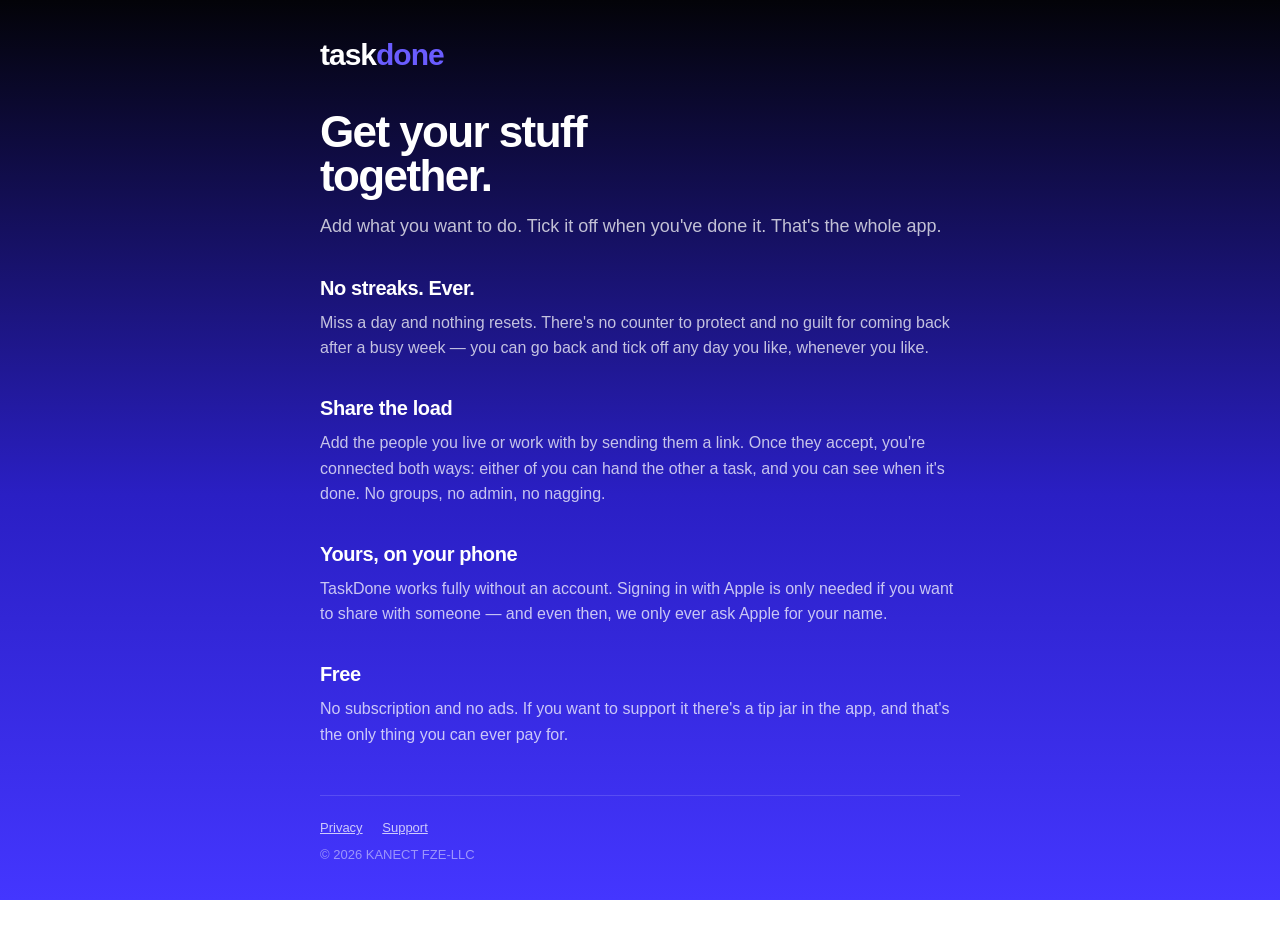
==== index.html @ 8b1a5194 "Add files via upload" ====
<!DOCTYPE html>
<html lang="en">
<head>
<meta charset="utf-8">
<meta name="viewport" content="width=device-width, initial-scale=1">
<title>TaskDone — shared habits, no streaks</title>
<meta name="description" content="Add what you want to do. Tick it off when you've done it. Share tasks with the people you live or work with. No streaks, no guilt.">
<link rel="stylesheet" href="style.css">
</head>
<body>
  <div class="wrap">
    <span class="mark">task<span class="accent">done</span></span>

    <h1>Get your stuff<br>together.</h1>
    <p class="lede">Add what you want to do. Tick it off when you've done it. That's the whole app.</p>

    <h2>No streaks. Ever.</h2>
    <p>Miss a day and nothing resets. There's no counter to protect and no guilt for coming back after a busy week — you can go back and tick off any day you like, whenever you like.</p>

    <h2>Share the load</h2>
    <p>Add the people you live or work with by sending them a link. Once they accept, you're connected both ways: either of you can hand the other a task, and you can see when it's done. No groups, no admin, no nagging.</p>

    <h2>Yours, on your phone</h2>
    <p>TaskDone works fully without an account. Signing in with Apple is only needed if you want to share with someone — and even then, we only ever ask Apple for your name.</p>

    <h2>Free</h2>
    <p>No subscription and no ads. If you want to support it there's a tip jar in the app, and that's the only thing you can ever pay for.</p>

    <footer>
      <a href="privacy.html">Privacy</a>
      <a href="support.html">Support</a>
      <div style="margin-top:12px">© 2026 KANECT FZE-LLC</div>
    </footer>
  </div>
</body>
</html>
---- style.css ----
/* Shared by index / privacy / support.
   i.html deliberately carries its own copy of everything it needs: it's the
   critical path for an invite, and a 404 on this file must not be able to
   break it. */

:root {
  --field-top: #030308;
  --field-mid: #2A1FC4;
  --field-bottom: #4436FF;
  --accent: #6A5CFF;
  --ink: #fff;
  --ink-dim: rgba(255, 255, 255, 0.74);
  --ink-faint: rgba(255, 255, 255, 0.48);
  --hair: rgba(255, 255, 255, 0.22);
  --glass: rgba(255, 255, 255, 0.10);
}

* { box-sizing: border-box; }

body {
  margin: 0;
  min-height: 100vh;
  padding: 40px 24px 64px;
  font-family: -apple-system, BlinkMacSystemFont, "Segoe UI", Roboto, sans-serif;
  color: var(--ink);
  /* Fixed so the gradient doesn't repeat down a long legal page. */
  background: linear-gradient(180deg, var(--field-top) 0%, var(--field-mid) 55%, var(--field-bottom) 100%)
              fixed;
  -webkit-font-smoothing: antialiased;
}

.wrap { width: 100%; max-width: 640px; margin: 0 auto; }
.narrow { max-width: 420px; text-align: center; }

.mark {
  font-size: 30px; font-weight: 800; letter-spacing: -1px;
  line-height: 1; text-decoration: none; color: var(--ink);
  display: inline-block; margin-bottom: 40px;
}
.mark .accent { color: var(--accent); }

h1 {
  font-size: 44px; line-height: 1.0; letter-spacing: -1.6px;
  margin: 0 0 14px; font-weight: 800;
}
h2 {
  font-size: 20px; letter-spacing: -0.4px; font-weight: 700;
  margin: 36px 0 10px;
}
p, li { font-size: 16px; line-height: 1.6; color: var(--ink-dim); margin: 0 0 14px; }
ul { padding-left: 20px; margin: 0 0 14px; }
li { margin-bottom: 8px; }
strong { color: var(--ink); font-weight: 650; }
a { color: var(--ink); }

.lede { font-size: 18px; color: var(--ink-dim); }
.stamp { font-size: 13px; color: var(--ink-faint); margin-bottom: 8px; }

.card {
  background: var(--glass);
  border: 1px solid var(--hair);
  border-radius: 22px;
  padding: 20px 22px;
  margin: 0 0 14px;
}
.card p:last-child, .card ul:last-child { margin-bottom: 0; }

a.btn {
  display: block; padding: 19px; border-radius: 31px;
  font-size: 19px; font-weight: 700; text-decoration: none;
  margin-bottom: 12px;
}
.primary { background: #fff; color: var(--field-bottom); }
.secondary { background: rgba(255,255,255,0.12); color: #fff; border: 1px solid var(--hair); }

footer {
  margin-top: 48px; padding-top: 24px;
  border-top: 1px solid rgba(255,255,255,0.14);
  font-size: 13px; color: var(--ink-faint);
}
footer a { color: var(--ink-dim); margin-right: 16px; }

@media (max-width: 480px) {
  h1 { font-size: 36px; letter-spacing: -1.2px; }
  body { padding: 28px 20px 48px; }
}
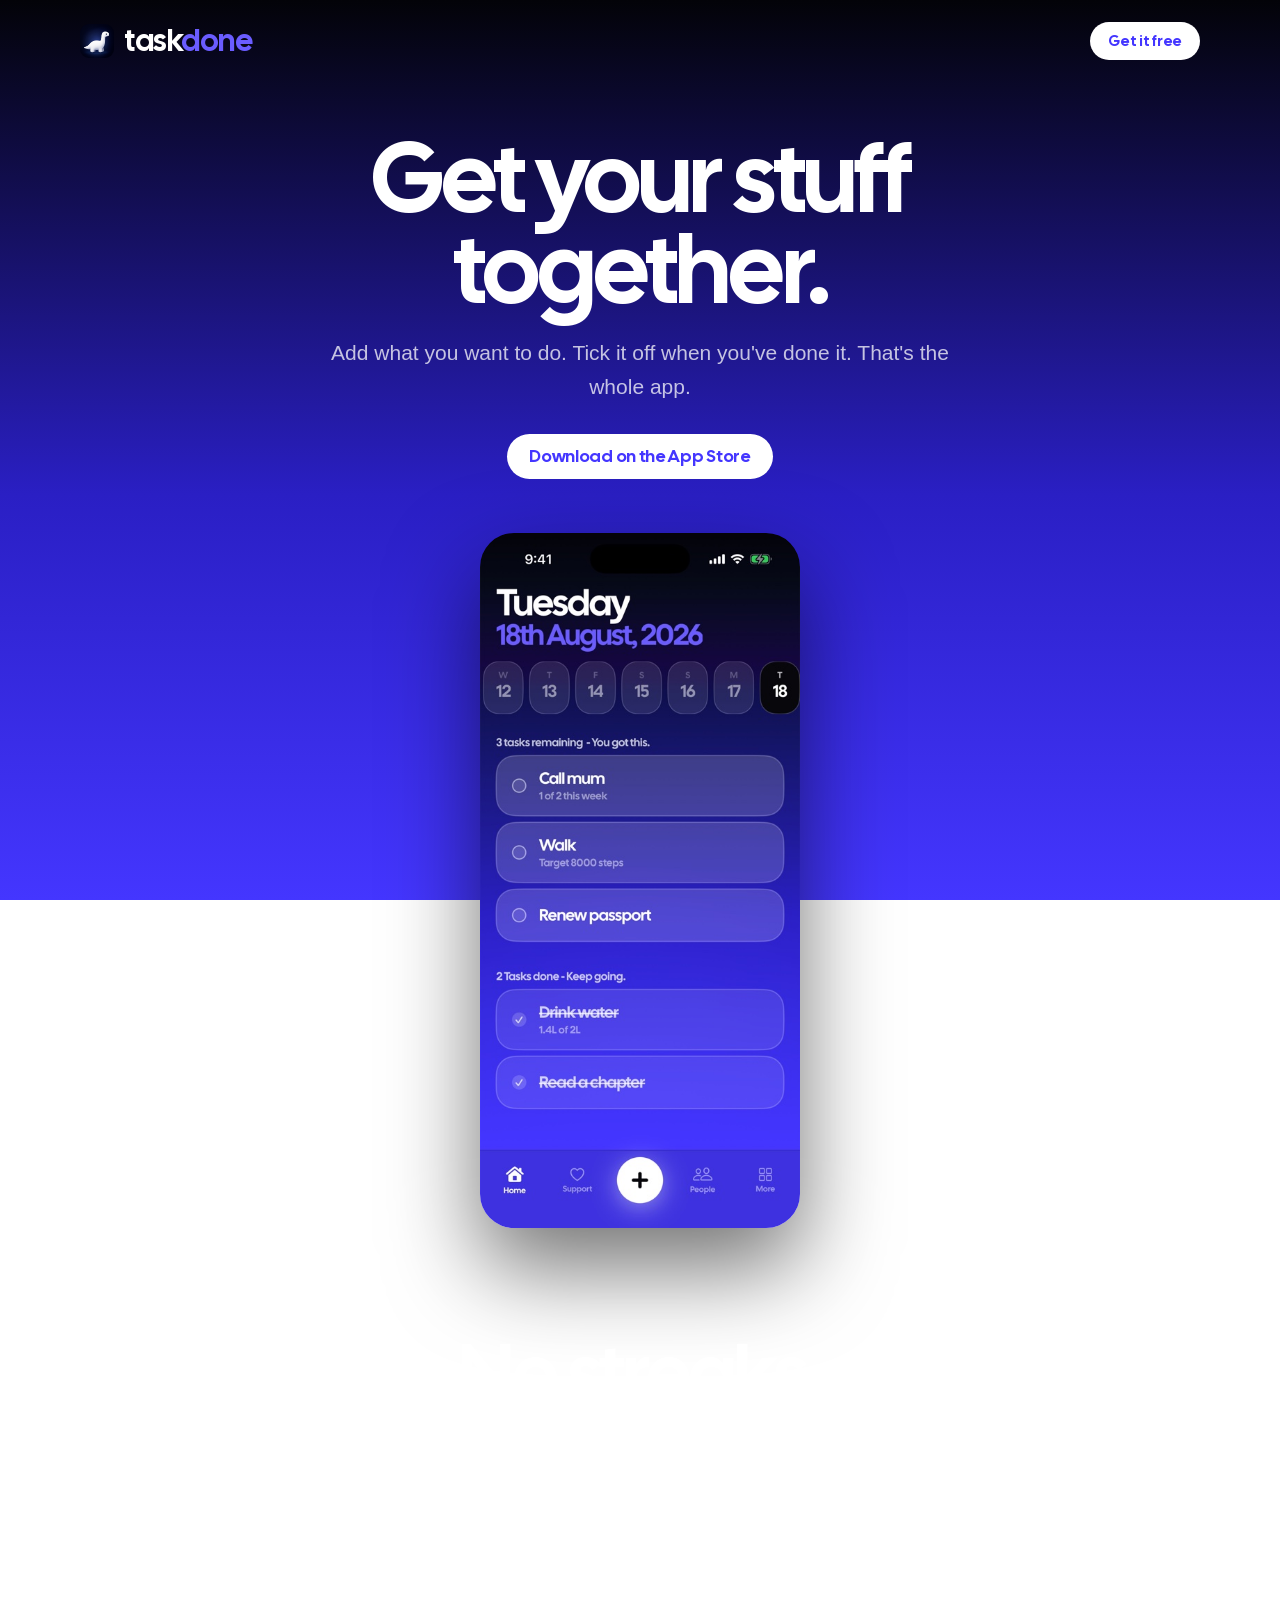
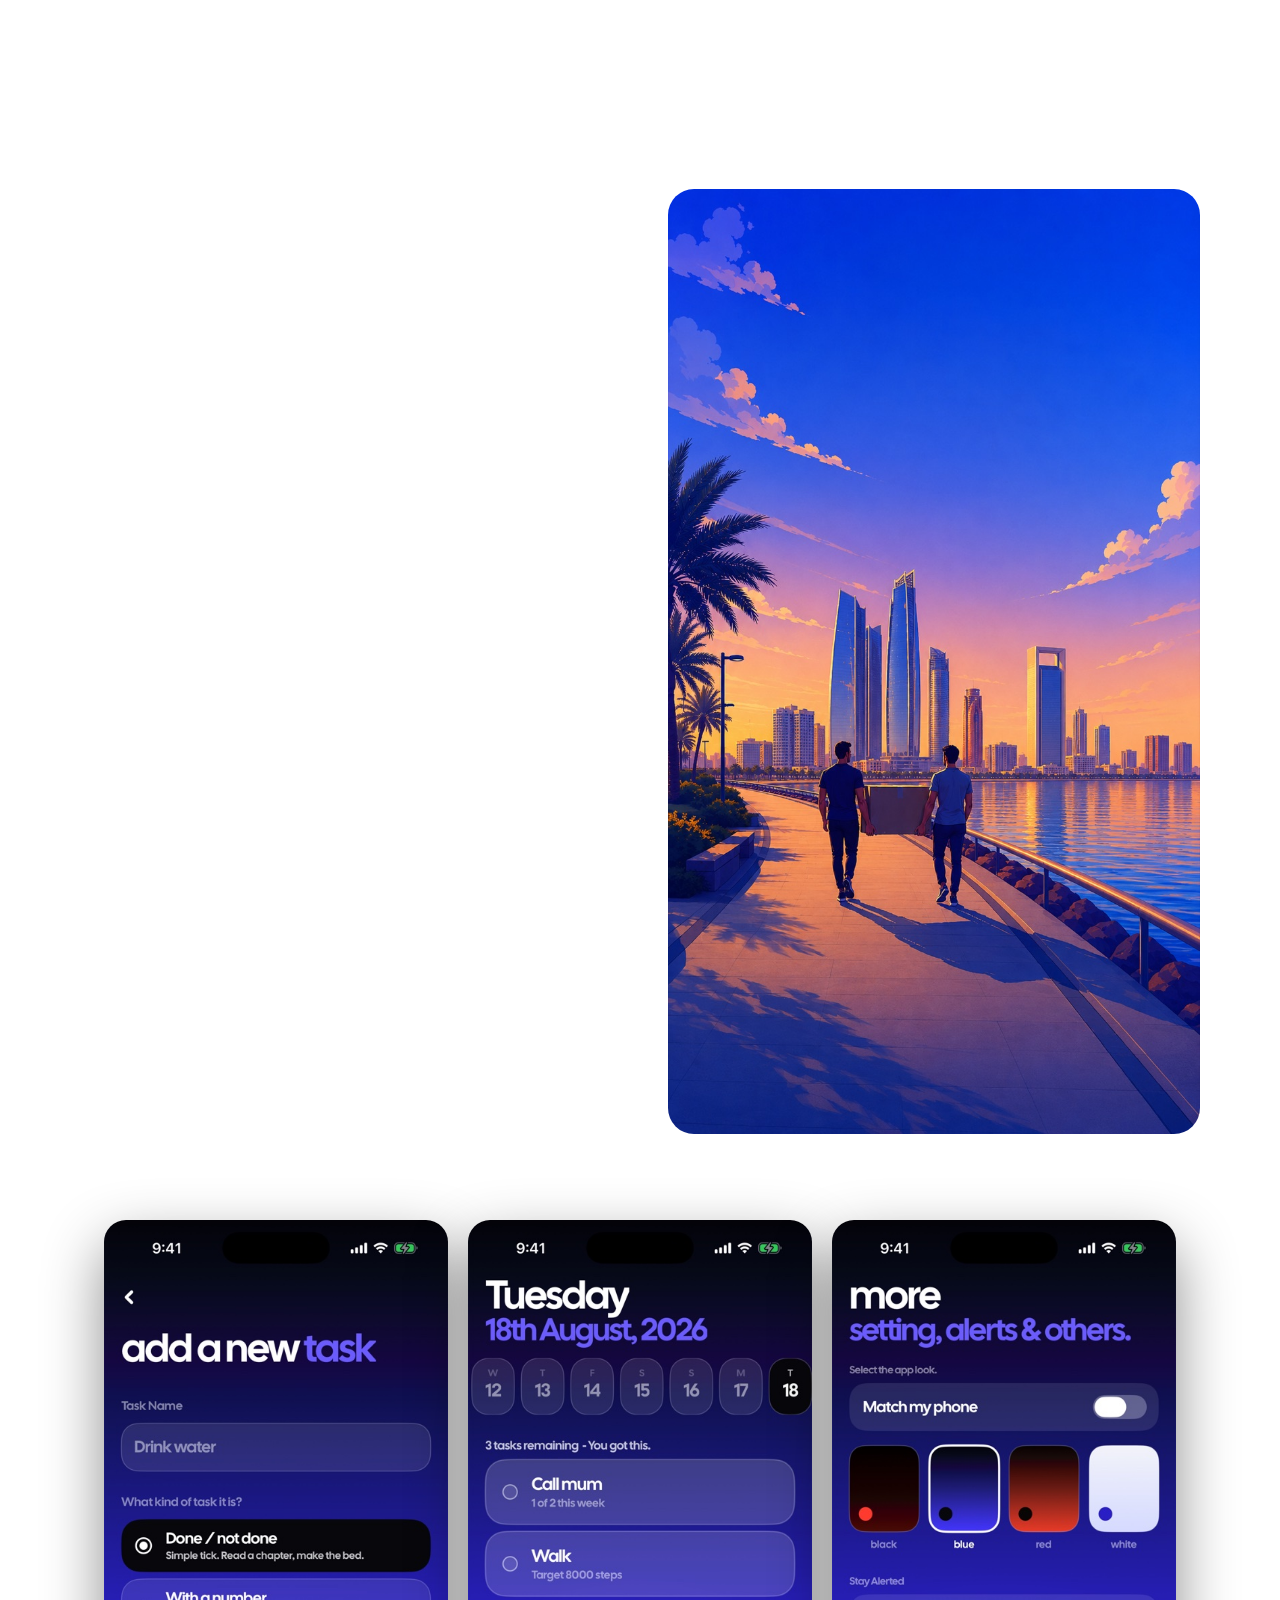
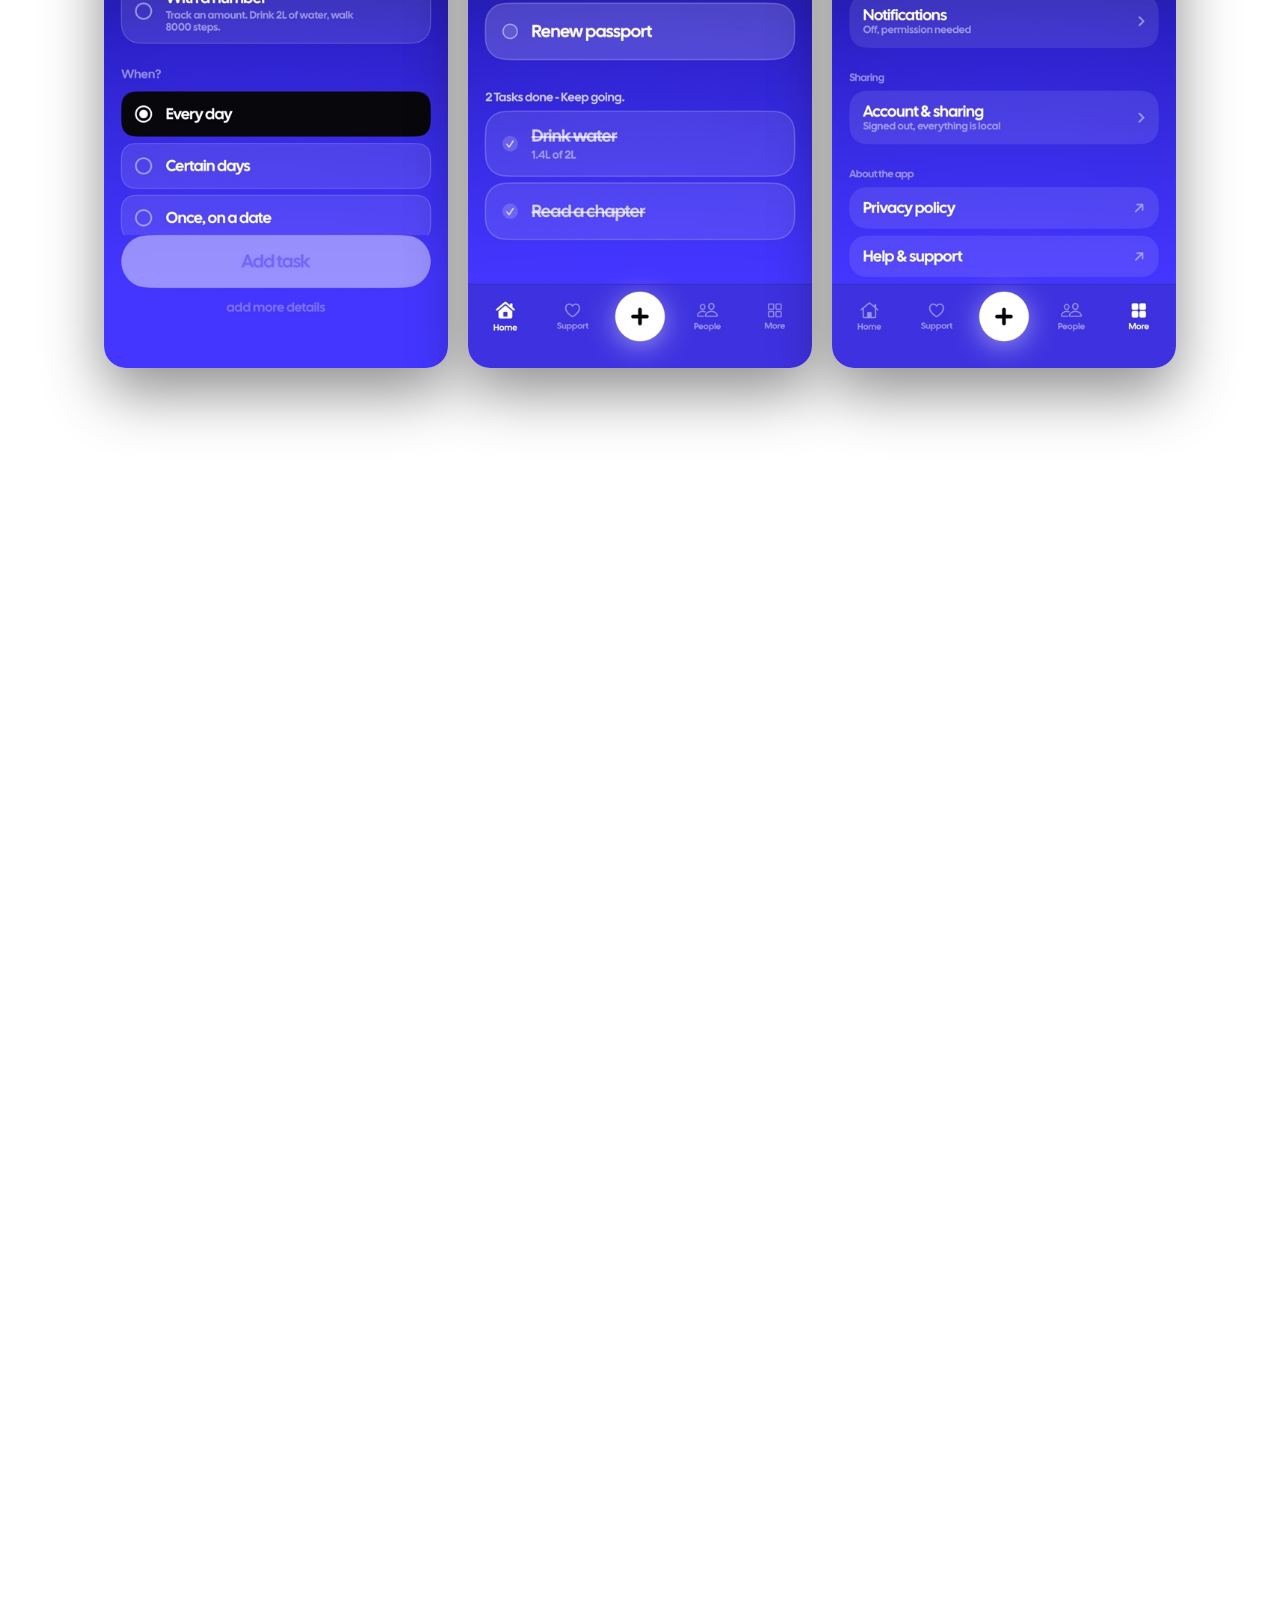
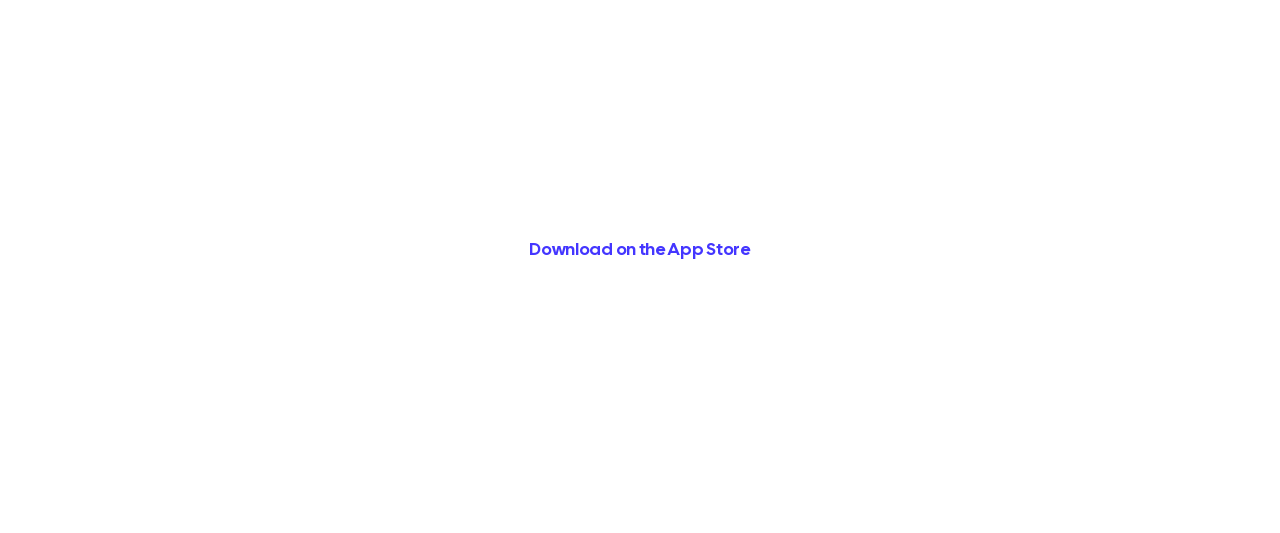
==== commit defc95ab: "Add files via upload Upload the full marketing site" ====
--- a/index.html
+++ b/index.html
@@ -4,33 +4,117 @@
 <meta charset="utf-8">
 <meta name="viewport" content="width=device-width, initial-scale=1">
 <title>TaskDone — shared habits, no streaks</title>
-<meta name="description" content="Add what you want to do. Tick it off when you've done it. Share tasks with the people you live or work with. No streaks, no guilt.">
+<meta name="description" content="Add what you want to do. Tick it off when you've done it. Share tasks with the people you live or work with. No streaks, no guilt, no subscription.">
+
+<meta property="og:title" content="TaskDone — shared habits, no streaks">
+<meta property="og:description" content="Miss a day and nothing resets. Share tasks with the people who matter. Free, with no ads and no account required.">
+<meta property="og:type" content="website">
+<meta property="og:url" content="https://muhammadadil666.github.io/taskdone/">
+<meta property="og:image" content="https://muhammadadil666.github.io/taskdone/assets/og.jpg">
+<meta name="twitter:card" content="summary_large_image">
+
+<link rel="icon" href="assets/icon.png">
+<link rel="apple-touch-icon" href="assets/icon.png">
 <link rel="stylesheet" href="style.css">
 </head>
-<body>
-  <div class="wrap">
-    <span class="mark">task<span class="accent">done</span></span>
+<body class="landing">
 
+  <nav class="nav">
+    <a class="mark" href="./">
+      <img src="assets/icon.png" alt="">
+      <!-- One element, not a bare text node: inside a flex row the loose text
+           becomes its own item and the gap splits the wordmark in half. -->
+      <span>task<span class="accent">done</span></span>
+    </a>
+    <a class="cta small" href="https://apps.apple.com/app/id6802647143">Get it free</a>
+  </nav>
+
+  <header class="hero home">
     <h1>Get your stuff<br>together.</h1>
     <p class="lede">Add what you want to do. Tick it off when you've done it. That's the whole app.</p>
+    <a class="cta" href="https://apps.apple.com/app/id6802647143">Download on the App Store</a>
+    <img class="hero-shot" src="assets/app-home.jpg"
+         alt="A day of tasks in TaskDone, some ticked off" loading="lazy">
+  </header>
 
-    <h2>No streaks. Ever.</h2>
-    <p>Miss a day and nothing resets. There's no counter to protect and no guilt for coming back after a busy week — you can go back and tick off any day you like, whenever you like.</p>
+  <section class="statement home">
+    <h2>No streaks.<br>Ever.</h2>
+    <p>Most habit apps punish you for having a life. TaskDone doesn't count consecutive days, because a number that resets when you get ill or go on holiday isn't motivation — it's a reason to quit. Miss a day and nothing happens. Come back whenever, go to any past day, and tick things off then.</p>
+  </section>
 
-    <h2>Share the load</h2>
-    <p>Add the people you live or work with by sending them a link. Once they accept, you're connected both ways: either of you can hand the other a task, and you can see when it's done. No groups, no admin, no nagging.</p>
+  <section class="split home">
+    <div>
+      <p class="section-label">Sharing</p>
+      <h2>Share the load with people who matter.</h2>
+      <p>Add the people you live or work with by sending them a link. Once they accept you're connected both ways — either of you can hand the other a task, and you can see when it's done.</p>
+      <p>No groups to manage. No admin. Nobody gets added without an invite you sent or a code you typed yourself. If someone's forgotten, one gentle nudge tells them which task you mean.</p>
+    </div>
+    <img src="assets/share.jpg" alt="Two people carrying something together at sunset" loading="lazy">
+  </section>
 
-    <h2>Yours, on your phone</h2>
-    <p>TaskDone works fully without an account. Signing in with Apple is only needed if you want to share with someone — and even then, we only ever ask Apple for your name.</p>
+  <section class="home">
+    <div class="shots">
+      <img src="assets/app-add.jpg" alt="Adding a task, choosing its type and schedule" loading="lazy">
+      <img src="assets/app-home.jpg" alt="A day of tasks, some ticked off" loading="lazy">
+      <img src="assets/app-more.jpg" alt="Settings: appearance, alerts and sharing" loading="lazy">
+    </div>
+  </section>
 
-    <h2>Free</h2>
-    <p>No subscription and no ads. If you want to support it there's a tip jar in the app, and that's the only thing you can ever pay for.</p>
+  <section class="statement home">
+    <h2>Built for real weeks.</h2>
+  </section>
 
+  <section class="home">
+    <div class="grid">
+      <div class="tile">
+        <h3>Any schedule</h3>
+        <p>Daily, chosen weekdays, a set number of times a week, or a one-off on a date.</p>
+      </div>
+      <div class="tile">
+        <h3>Carry over</h3>
+        <p>A one-off with no fixed date rolls forward until it's actually done.</p>
+      </div>
+      <div class="tile">
+        <h3>Count things</h3>
+        <p>Not just ticks — 2L of water, 8,000 steps, 30 pages. Record the number.</p>
+      </div>
+      <div class="tile">
+        <h3>Fill in the past</h3>
+        <p>Tick off any earlier day. TaskDone records the day it counts for, not the day you opened the app.</p>
+      </div>
+      <div class="tile">
+        <h3>Skip one day</h3>
+        <p>Drop a single occurrence of a repeating task without losing the whole thing.</p>
+      </div>
+      <div class="tile">
+        <h3>Quiet hours</h3>
+        <p>Reminders when you want them, silence when you don't.</p>
+      </div>
+    </div>
+  </section>
+
+  <section class="statement home">
+    <h2>Yours.</h2>
+    <p>TaskDone works completely without an account. Sign in only if you want to share — and even then we ask Apple for your name and nothing else. No email, no contacts, no tracking, no ads, no analytics. Your profile picture never leaves your phone.</p>
+    <p style="margin-top:18px"><a href="privacy.html" style="color:var(--ink-dim)">Read the privacy policy →</a></p>
+  </section>
+
+  <section class="statement home" style="padding-bottom:20px">
+    <h2>Free. Actually free.</h2>
+    <p>Not a trial, not a freemium ladder. Every feature is free forever. There's a tip jar if you'd like to support it, and it unlocks nothing, because there's nothing to unlock.</p>
+    <p style="margin-top:34px">
+      <a class="cta" href="https://apps.apple.com/app/id6802647143">Download on the App Store</a>
+    </p>
+  </section>
+
+  <div class="home">
     <footer>
       <a href="privacy.html">Privacy</a>
       <a href="support.html">Support</a>
+      <a href="https://apps.apple.com/app/id6802647143">App Store</a>
       <div style="margin-top:12px">© 2026 KANECT FZE-LLC</div>
     </footer>
   </div>
+
 </body>
 </html>
--- a/style.css
+++ b/style.css
@@ -1,3 +1,18 @@
+/* Cal Sans — the app's display face, self-hosted so the site and the app read
+   as one thing. SIL Open Font License. */
+@font-face {
+  font-family: "Cal Sans";
+  src: url("assets/CalSans-SemiBold.woff2") format("woff2");
+  font-weight: 600;
+  font-display: swap;
+}
+@font-face {
+  font-family: "Cal Sans";
+  src: url("assets/CalSans-Bold.woff2") format("woff2");
+  font-weight: 700;
+  font-display: swap;
+}
+
 /* Shared by index / privacy / support.
    i.html deliberately carries its own copy of everything it needs: it's the
    critical path for an invite, and a 404 on this file must not be able to
@@ -33,18 +48,20 @@
 .narrow { max-width: 420px; text-align: center; }
 
 .mark {
-  font-size: 30px; font-weight: 800; letter-spacing: -1px;
+  font-family: "Cal Sans", -apple-system, sans-serif;
+  font-size: 30px; font-weight: 700; letter-spacing: -0.5px;
   line-height: 1; text-decoration: none; color: var(--ink);
   display: inline-block; margin-bottom: 40px;
 }
 .mark .accent { color: var(--accent); }
 
+h1, h2, h3 { font-family: "Cal Sans", -apple-system, sans-serif; }
 h1 {
-  font-size: 44px; line-height: 1.0; letter-spacing: -1.6px;
-  margin: 0 0 14px; font-weight: 800;
+  font-size: 44px; line-height: 1.0; letter-spacing: -1.4px;
+  margin: 0 0 14px; font-weight: 700;
 }
 h2 {
-  font-size: 20px; letter-spacing: -0.4px; font-weight: 700;
+  font-size: 22px; letter-spacing: -0.4px; font-weight: 700;
   margin: 36px 0 10px;
 }
 p, li { font-size: 16px; line-height: 1.6; color: var(--ink-dim); margin: 0 0 14px; }
@@ -84,3 +101,106 @@
   h1 { font-size: 36px; letter-spacing: -1.2px; }
   body { padding: 28px 20px 48px; }
 }
+
+/* ─────────────────────────────────────────────────────────── landing page
+   Only index.html uses these. The document pages above keep their narrow
+   measure; the landing page runs wider and sets its own rhythm. */
+
+.home { max-width: 1120px; margin: 0 auto; padding: 0 24px; }
+body.landing { padding: 0 0 80px; }
+
+/* Nav */
+.nav {
+  display: flex; align-items: center; justify-content: space-between;
+  padding: 22px 0 0; max-width: 1120px; margin: 0 auto;
+}
+.nav .mark { margin-bottom: 0; display: flex; align-items: center; gap: 10px; }
+.nav .mark img { width: 34px; height: 34px; border-radius: 9px; }
+
+/* The App Store call to action, used in the nav and again in the hero. */
+.cta {
+  display: inline-flex; align-items: center; gap: 8px;
+  background: #fff; color: var(--field-bottom);
+  font-family: "Cal Sans", -apple-system, sans-serif;
+  font-size: 17px; font-weight: 700; letter-spacing: -0.3px;
+  padding: 13px 22px; border-radius: 30px; text-decoration: none;
+  transition: transform .15s ease, box-shadow .15s ease;
+}
+.cta:hover { transform: translateY(-1px); box-shadow: 0 10px 30px rgba(0,0,0,.35); }
+.cta.small { font-size: 15px; padding: 10px 18px; }
+.cta.ghost {
+  background: rgba(255,255,255,.10); color: #fff; border: 1px solid var(--hair);
+}
+
+/* Hero */
+.hero { padding: 76px 0 0; text-align: center; }
+.hero h1 {
+  font-size: clamp(48px, 9vw, 96px); line-height: .95; letter-spacing: -3px;
+  margin: 0 0 18px;
+}
+.hero .lede { font-size: clamp(17px, 2.2vw, 21px); max-width: 620px; margin: 0 auto 30px; }
+.hero-shot {
+  margin: 54px auto 0; max-width: 320px; width: 100%;
+  border-radius: 34px; display: block;
+  box-shadow: 0 40px 90px rgba(0,0,0,.55);
+}
+
+/* A full-width statement between sections. */
+.statement { padding: 110px 0 90px; text-align: center; }
+.statement h2 {
+  font-size: clamp(38px, 7vw, 76px); line-height: .98; letter-spacing: -2.2px;
+  margin: 0 0 20px;
+}
+.statement p { font-size: clamp(16px, 2vw, 19px); max-width: 620px; margin: 0 auto; }
+
+/* Two-up: art beside copy. Stacks under 800px. */
+.split {
+  display: grid; grid-template-columns: 1fr 1fr; gap: 56px;
+  align-items: center; padding: 40px 0;
+}
+.split img { width: 100%; border-radius: 26px; display: block; }
+.split h2 {
+  font-size: clamp(32px, 5vw, 52px); line-height: 1.02; letter-spacing: -1.6px;
+  margin: 0 0 16px;
+}
+.split p { font-size: 17px; }
+
+/* Feature grid */
+.grid {
+  display: grid; grid-template-columns: repeat(auto-fit, minmax(250px, 1fr));
+  gap: 16px; padding: 20px 0 0;
+}
+.tile {
+  background: var(--glass); border: 1px solid var(--hair);
+  border-radius: 22px; padding: 24px;
+}
+.tile h3 {
+  font-size: 20px; letter-spacing: -0.4px; margin: 0 0 8px; font-weight: 700;
+}
+.tile p { font-size: 15px; margin: 0; }
+
+/* Three phone shots in a row */
+.shots {
+  display: grid; grid-template-columns: repeat(3, 1fr); gap: 20px;
+  padding: 46px 0 0;
+}
+.shots img {
+  width: 100%; border-radius: 22px; display: block;
+  box-shadow: 0 24px 60px rgba(0,0,0,.45);
+}
+
+.section-label {
+  font-family: "Cal Sans", -apple-system, sans-serif;
+  font-size: 13px; letter-spacing: .12em; text-transform: uppercase;
+  color: var(--ink-faint); margin: 0 0 14px;
+}
+
+.home footer { margin-top: 90px; }
+.home footer a { margin-right: 18px; }
+
+@media (max-width: 800px) {
+  .split { grid-template-columns: 1fr; gap: 28px; }
+  .shots { grid-template-columns: 1fr; max-width: 320px; margin: 0 auto; }
+  .statement { padding: 76px 0 60px; }
+  .nav .cta { display: none; }
+}
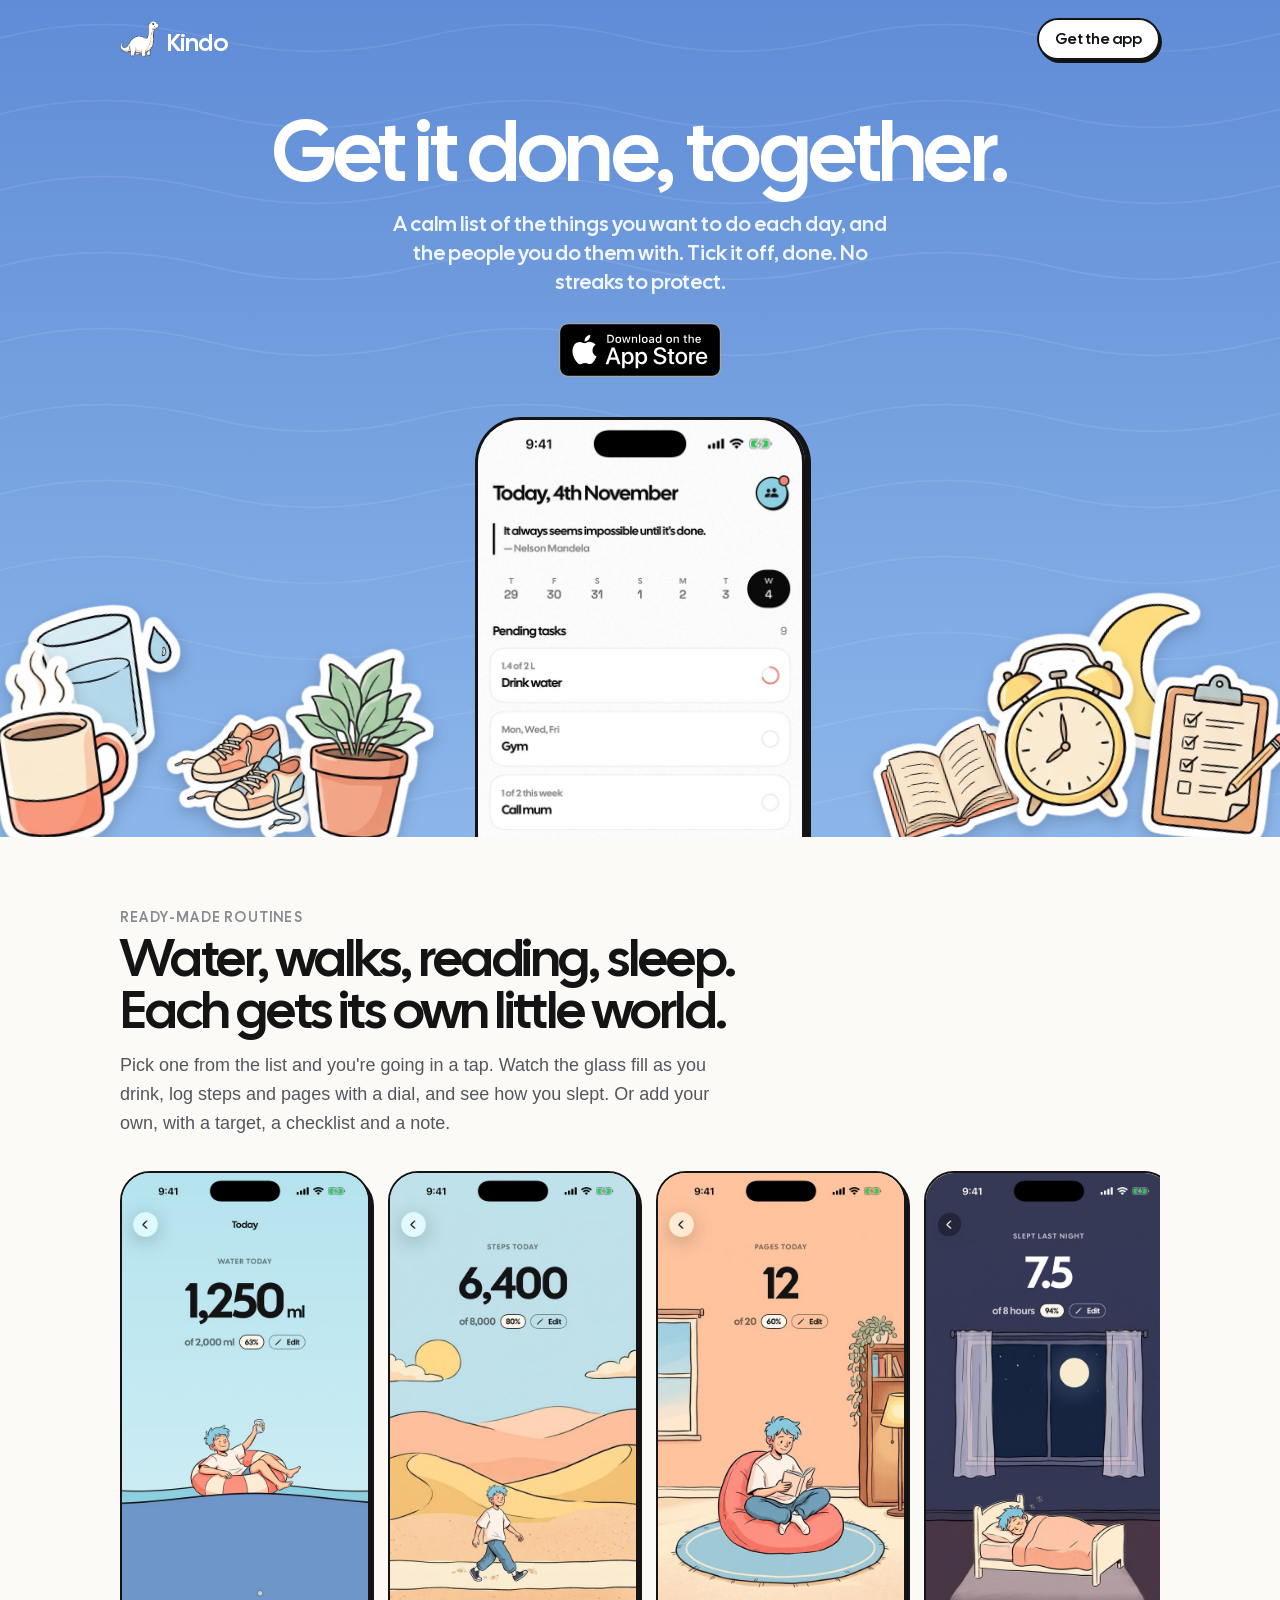
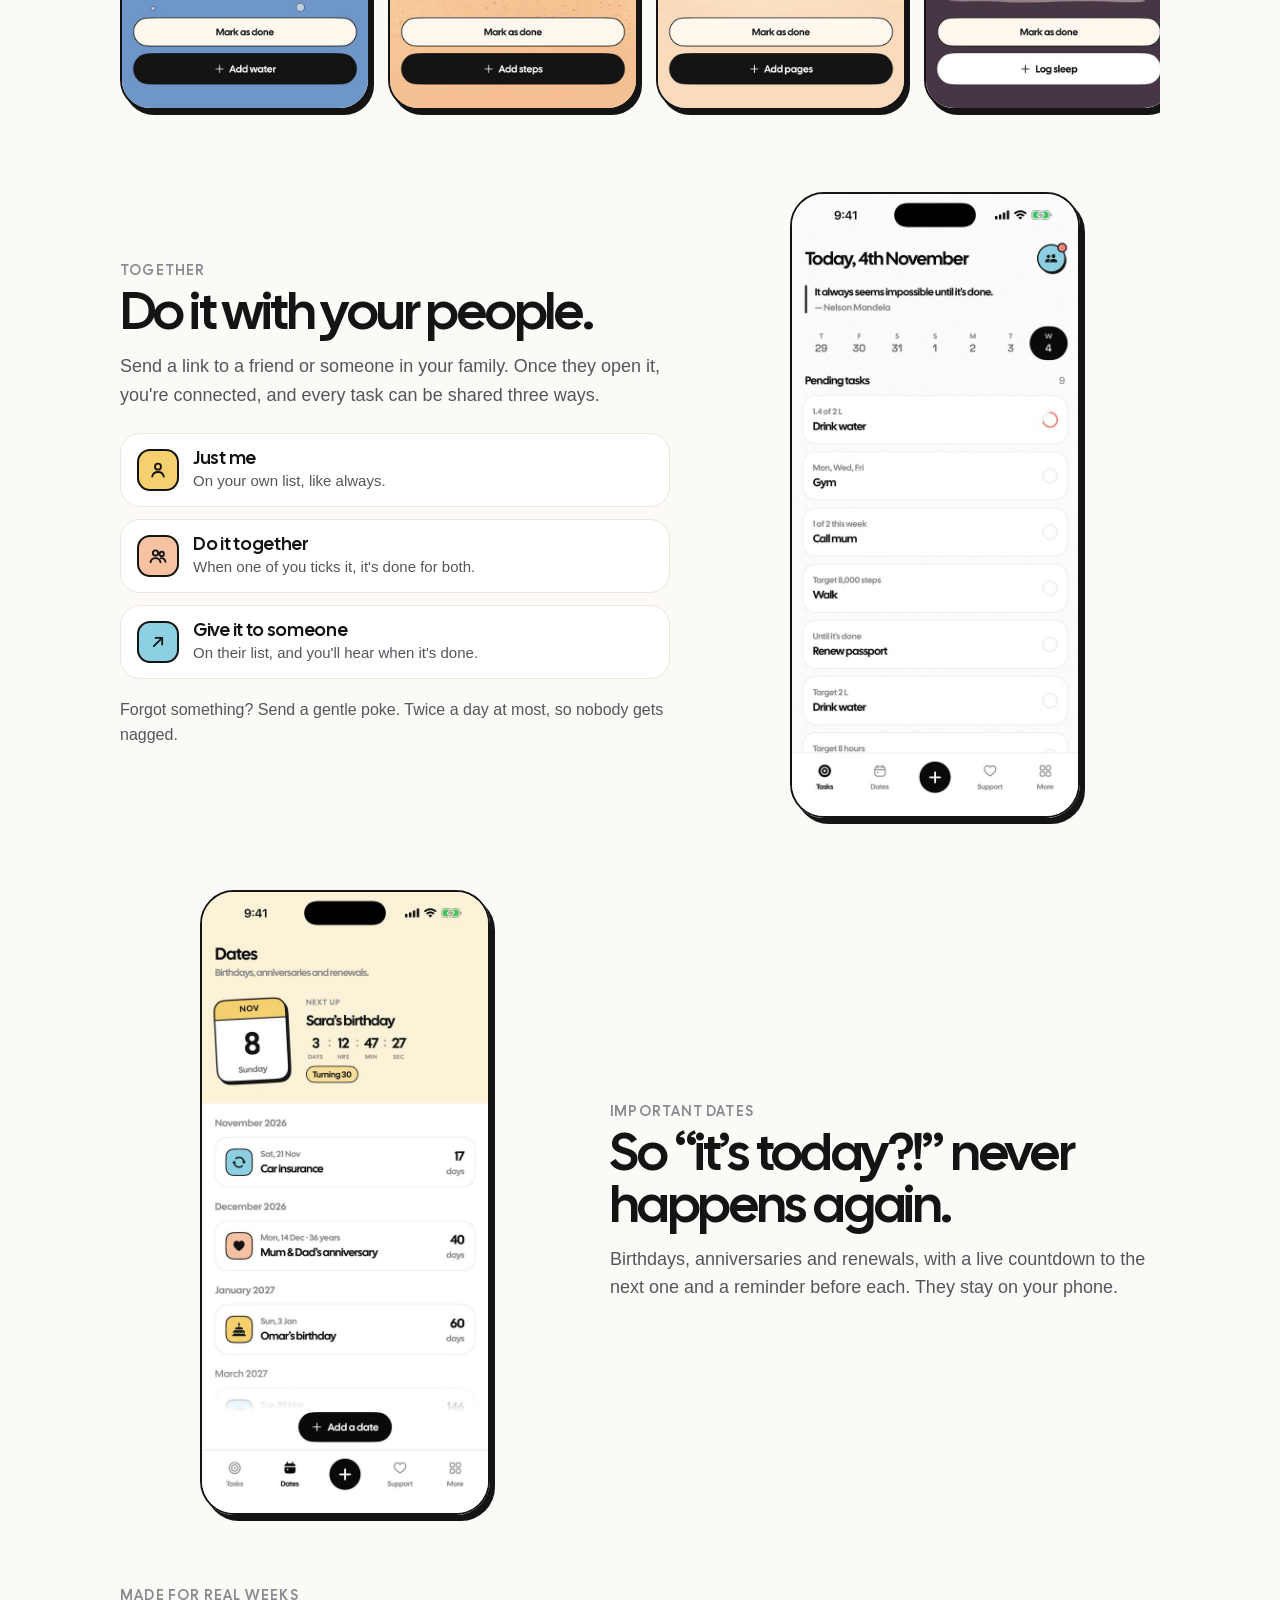
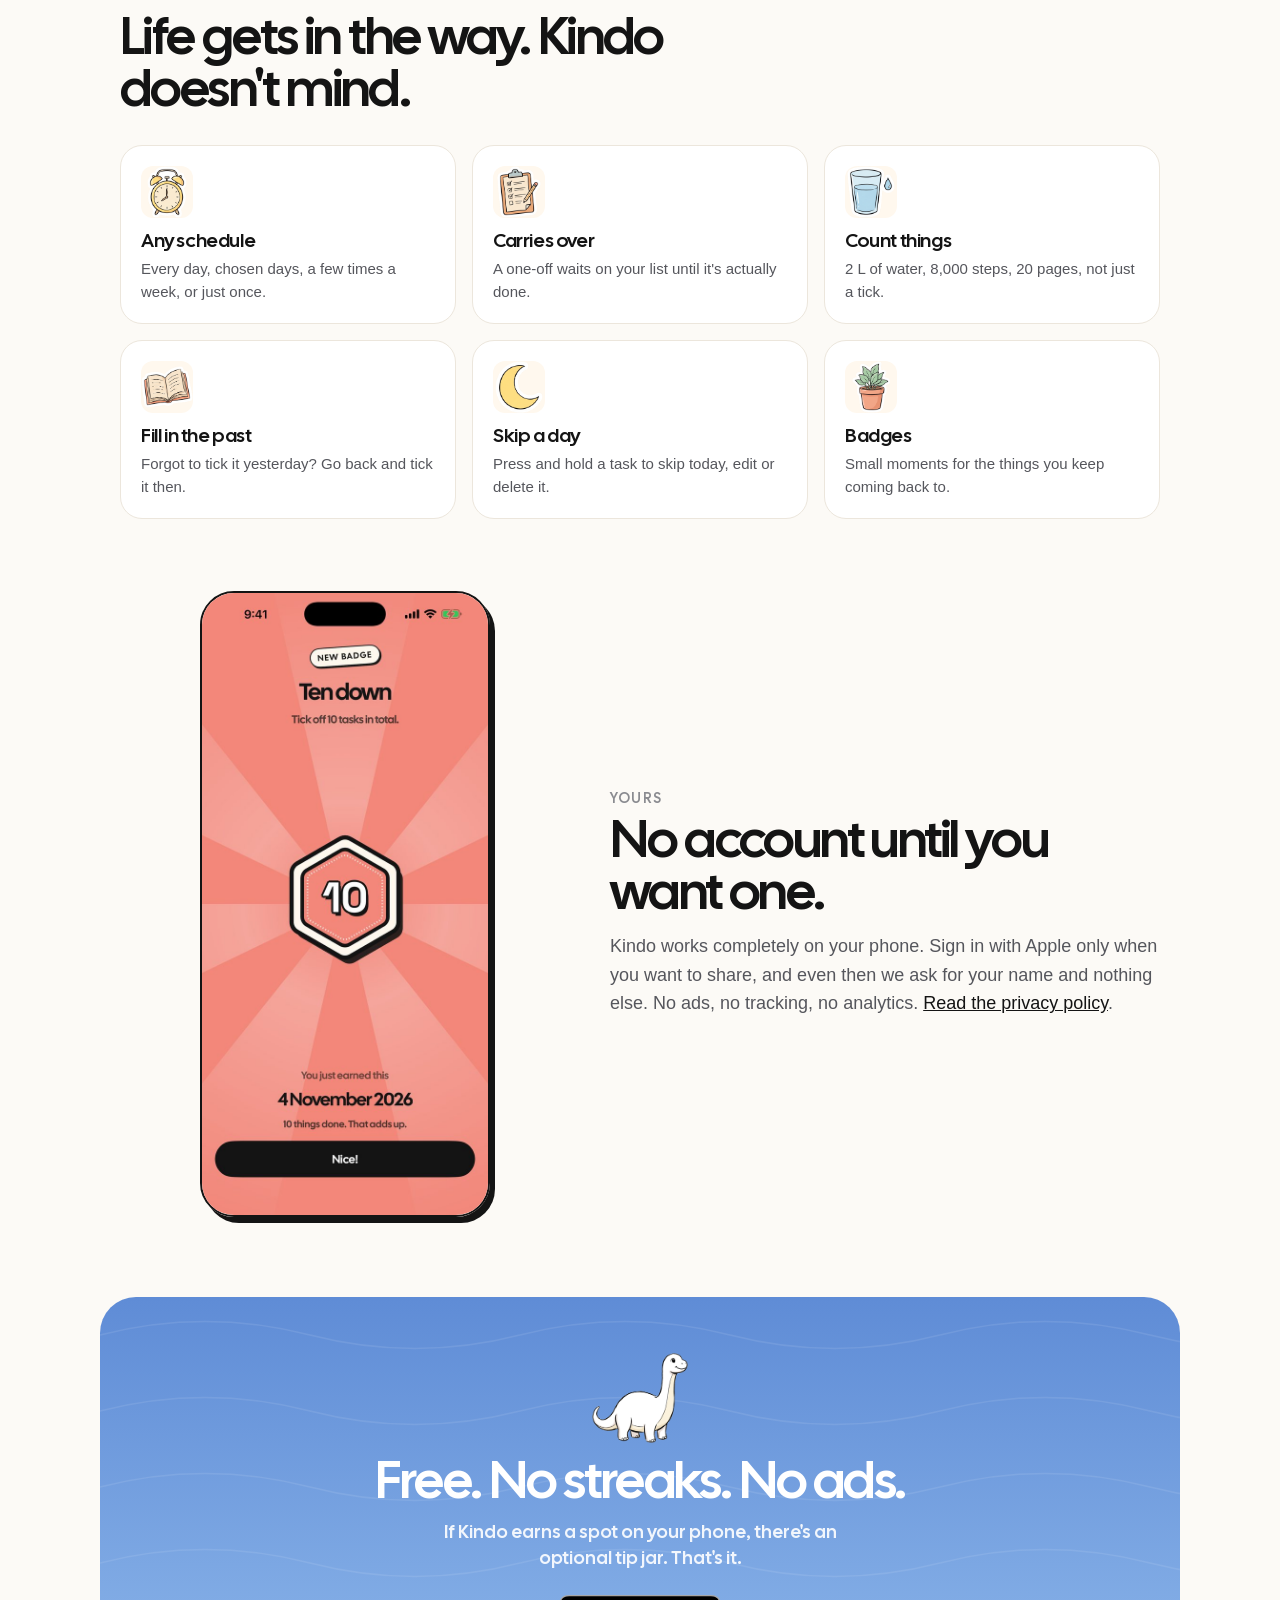
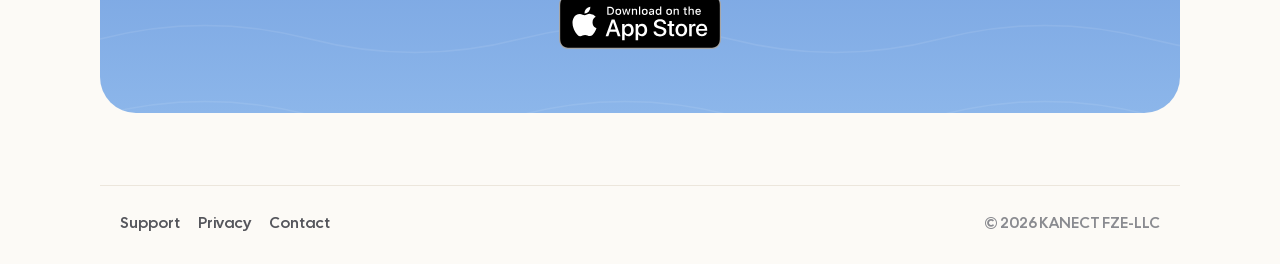
==== commit bc03f99b: "Kindo website: new home page, and support, privacy and 404 in the app's look Co-Authored-By: Claude " ====
--- a/index.html
+++ b/index.html
@@ -2,119 +2,123 @@
 <html lang="en">
 <head>
 <meta charset="utf-8">
-<meta name="viewport" content="width=device-width, initial-scale=1">
-<title>TaskDone — shared habits, no streaks</title>
-<meta name="description" content="Add what you want to do. Tick it off when you've done it. Share tasks with the people you live or work with. No streaks, no guilt, no subscription.">
-
-<meta property="og:title" content="TaskDone — shared habits, no streaks">
-<meta property="og:description" content="Miss a day and nothing resets. Share tasks with the people who matter. Free, with no ads and no account required.">
-<meta property="og:type" content="website">
-<meta property="og:url" content="https://muhammadadil666.github.io/taskdone/">
+<meta name="viewport" content="width=device-width, initial-scale=1, viewport-fit=cover">
+<title>Kindo — Daily routine &amp; tasks, with your people</title>
+<meta name="description" content="A calm list of the things you want to do each day, and the people you do them with. Ready-made routines, shared tasks and important dates. No streaks, no ads.">
+<meta property="og:title" content="Kindo — Do it with your people">
+<meta property="og:description" content="A calm list of the things you want to do each day, and the people you do them with.">
 <meta property="og:image" content="https://muhammadadil666.github.io/taskdone/assets/og.jpg">
-<meta name="twitter:card" content="summary_large_image">
-
+<meta name="apple-itunes-app" content="app-id=6802647143">
+<meta name="theme-color" content="#5F8CD6">
 <link rel="icon" href="assets/icon.png">
 <link rel="apple-touch-icon" href="assets/icon.png">
 <link rel="stylesheet" href="style.css">
 </head>
-<body class="landing">
+<body>
+  <header class="band">
+    <nav class="nav">
+      <a class="brand" href="index.html"><img src="assets/dino.png" alt="">Kindo</a>
+      <a class="pill" href="https://apps.apple.com/app/id6802647143">Get the app</a>
+    </nav>
 
-  <nav class="nav">
-    <a class="mark" href="./">
-      <img src="assets/icon.png" alt="">
-      <!-- One element, not a bare text node: inside a flex row the loose text
-           becomes its own item and the gap splits the wordmark in half. -->
-      <span>task<span class="accent">done</span></span>
-    </a>
-    <a class="cta small" href="https://apps.apple.com/app/id6802647143">Get it free</a>
-  </nav>
+    <div class="hero">
+      <h1>Get it done, together.</h1>
+      <p class="lede">A calm list of the things you want to do each day, and the people you do them with. Tick it off, done. No streaks to protect.</p>
+      <a class="badge" href="https://apps.apple.com/app/id6802647143"><img src="assets/app-store-badge.svg" alt="Download on the App Store"></a>
+      <img class="phone" src="assets/app-hero.jpg" alt="Kindo's Today screen: a quote, the week, and today's tasks">
+    </div>
 
-  <header class="hero home">
-    <h1>Get your stuff<br>together.</h1>
-    <p class="lede">Add what you want to do. Tick it off when you've done it. That's the whole app.</p>
-    <a class="cta" href="https://apps.apple.com/app/id6802647143">Download on the App Store</a>
-    <img class="hero-shot" src="assets/app-home.jpg"
-         alt="A day of tasks in TaskDone, some ticked off" loading="lazy">
+    <div class="pile" aria-hidden="true">
+      <img src="assets/sticker-water.png"     alt="" style="left:3%;   bottom:34%; transform:rotate(-14deg)">
+      <img src="assets/sticker-coffee.png"    alt="" style="left:-1%;  bottom:-4%; transform:rotate(-8deg)">
+      <img src="assets/sticker-shoes.png"     alt="" style="left:13%;  bottom:2%;  transform:rotate(8deg)">
+      <img src="assets/sticker-plant.png"     alt="" style="left:22%;  bottom:-6%; transform:rotate(4deg)">
+      <img src="assets/sticker-moon.png"      alt="" style="right:4%;  bottom:40%; transform:rotate(16deg)">
+      <img src="assets/sticker-book.png"      alt="" style="right:20%; bottom:-2%; transform:rotate(-10deg)">
+      <img src="assets/sticker-clock.png"     alt="" style="right:11%; bottom:6%;  transform:rotate(-6deg)">
+      <img src="assets/sticker-checklist.png" alt="" style="right:-1%; bottom:-4%; transform:rotate(12deg)">
+    </div>
   </header>
 
-  <section class="statement home">
-    <h2>No streaks.<br>Ever.</h2>
-    <p>Most habit apps punish you for having a life. TaskDone doesn't count consecutive days, because a number that resets when you get ill or go on holiday isn't motivation — it's a reason to quit. Miss a day and nothing happens. Come back whenever, go to any past day, and tick things off then.</p>
-  </section>
+  <main>
+    <section class="section">
+      <p class="eyebrow">Ready-made routines</p>
+      <h2>Water, walks, reading, sleep. Each gets its own little world.</h2>
+      <p class="body">Pick one from the list and you're going in a tap. Watch the glass fill as you drink, log steps and pages with a dial, and see how you slept. Or add your own, with a target, a checklist and a note.</p>
+      <div class="shots">
+        <img src="assets/app-water.jpg" alt="Drink water: 1,250 ml of 2,000 ml" loading="lazy">
+        <img src="assets/app-walk.jpg"  alt="Walk: 6,400 of 8,000 steps in the desert" loading="lazy">
+        <img src="assets/app-read.jpg"  alt="Read: 12 of 20 pages on a beanbag" loading="lazy">
+        <img src="assets/app-sleep.jpg" alt="Sleep: 7.5 of 8 hours in a moonlit bedroom" loading="lazy">
+        <img src="assets/app-add.jpg"   alt="Adding a task from the ready-made list" loading="lazy">
+      </div>
+    </section>
 
-  <section class="split home">
-    <div>
-      <p class="section-label">Sharing</p>
-      <h2>Share the load with people who matter.</h2>
-      <p>Add the people you live or work with by sending them a link. Once they accept you're connected both ways — either of you can hand the other a task, and you can see when it's done.</p>
-      <p>No groups to manage. No admin. Nobody gets added without an invite you sent or a code you typed yourself. If someone's forgotten, one gentle nudge tells them which task you mean.</p>
-    </div>
-    <img src="assets/share.jpg" alt="Two people carrying something together at sunset" loading="lazy">
-  </section>
+    <section class="section">
+      <div class="split">
+        <div>
+          <p class="eyebrow">Together</p>
+          <h2>Do it with your people.</h2>
+          <p class="body">Send a link to a friend or someone in your family. Once they open it, you're connected, and every task can be shared three ways.</p>
+          <div class="modes">
+            <div class="mode"><span class="dot" style="background:var(--sun)"><svg viewBox="0 0 24 24" fill="none" stroke="currentColor" stroke-width="2.2" stroke-linecap="round" stroke-linejoin="round"><circle cx="12" cy="8" r="3.6"/><path d="M5 20c.8-3.6 3.6-5.6 7-5.6s6.2 2 7 5.6"/></svg></span><div><h3>Just me</h3><p>On your own list, like always.</p></div></div>
+            <div class="mode"><span class="dot" style="background:var(--peach)"><svg viewBox="0 0 24 24" fill="none" stroke="currentColor" stroke-width="2.2" stroke-linecap="round" stroke-linejoin="round"><circle cx="9" cy="8.5" r="3.2"/><circle cx="16.5" cy="9.5" r="2.6"/><path d="M3 19.5c.6-3.2 3-5 6-5s5.4 1.8 6 5"/><path d="M15.5 14.6c2.6-.2 4.8 1.4 5.5 4.4"/></svg></span><div><h3>Do it together</h3><p>When one of you ticks it, it's done for both.</p></div></div>
+            <div class="mode"><span class="dot" style="background:var(--sky)"><svg viewBox="0 0 24 24" fill="none" stroke="currentColor" stroke-width="2.2" stroke-linecap="round" stroke-linejoin="round"><path d="M7 17 17 7"/><path d="M9 7h8v8"/></svg></span><div><h3>Give it to someone</h3><p>On their list, and you'll hear when it's done.</p></div></div>
+          </div>
+          <p class="body small">Forgot something? Send a gentle poke. Twice a day at most, so nobody gets nagged.</p>
+        </div>
+        <img class="shot" src="assets/app-home.jpg" alt="Today's tasks, with the Friends &amp; Family button" loading="lazy">
+      </div>
+    </section>
 
-  <section class="home">
-    <div class="shots">
-      <img src="assets/app-add.jpg" alt="Adding a task, choosing its type and schedule" loading="lazy">
-      <img src="assets/app-home.jpg" alt="A day of tasks, some ticked off" loading="lazy">
-      <img src="assets/app-more.jpg" alt="Settings: appearance, alerts and sharing" loading="lazy">
-    </div>
-  </section>
+    <section class="section">
+      <div class="split flip">
+        <img class="shot" src="assets/app-dates.jpg" alt="Dates: a countdown to Sara's birthday, then the year ahead" loading="lazy">
+        <div>
+          <p class="eyebrow">Important dates</p>
+          <h2>So “it’s today?!” never happens again.</h2>
+          <p class="body">Birthdays, anniversaries and renewals, with a live countdown to the next one and a reminder before each. They stay on your phone.</p>
+        </div>
+      </div>
+    </section>
 
-  <section class="statement home">
-    <h2>Built for real weeks.</h2>
-  </section>
+    <section class="section">
+      <p class="eyebrow">Made for real weeks</p>
+      <h2>Life gets in the way. Kindo doesn't mind.</h2>
+      <div class="tiles">
+        <div class="tile"><span class="dot"><img src="assets/sticker-clock.png" alt=""></span><h3>Any schedule</h3><p>Every day, chosen days, a few times a week, or just once.</p></div>
+        <div class="tile"><span class="dot"><img src="assets/sticker-checklist.png" alt=""></span><h3>Carries over</h3><p>A one-off waits on your list until it's actually done.</p></div>
+        <div class="tile"><span class="dot"><img src="assets/sticker-water.png" alt=""></span><h3>Count things</h3><p>2 L of water, 8,000 steps, 20 pages, not just a tick.</p></div>
+        <div class="tile"><span class="dot"><img src="assets/sticker-book.png" alt=""></span><h3>Fill in the past</h3><p>Forgot to tick it yesterday? Go back and tick it then.</p></div>
+        <div class="tile"><span class="dot"><img src="assets/sticker-moon.png" alt=""></span><h3>Skip a day</h3><p>Press and hold a task to skip today, edit or delete it.</p></div>
+        <div class="tile"><span class="dot"><img src="assets/sticker-plant.png" alt=""></span><h3>Badges</h3><p>Small moments for the things you keep coming back to.</p></div>
+      </div>
+    </section>
 
-  <section class="home">
-    <div class="grid">
-      <div class="tile">
-        <h3>Any schedule</h3>
-        <p>Daily, chosen weekdays, a set number of times a week, or a one-off on a date.</p>
+    <section class="section">
+      <div class="split flip">
+        <img class="shot" src="assets/app-badge.jpg" alt="A badge: ten tasks ticked off" loading="lazy">
+        <div>
+          <p class="eyebrow">Yours</p>
+          <h2>No account until you want one.</h2>
+          <p class="body">Kindo works completely on your phone. Sign in with Apple only when you want to share, and even then we ask for your name and nothing else. No ads, no tracking, no analytics. <a href="privacy.html">Read the privacy policy</a>.</p>
+        </div>
       </div>
-      <div class="tile">
-        <h3>Carry over</h3>
-        <p>A one-off with no fixed date rolls forward until it's actually done.</p>
-      </div>
-      <div class="tile">
-        <h3>Count things</h3>
-        <p>Not just ticks — 2L of water, 8,000 steps, 30 pages. Record the number.</p>
-      </div>
-      <div class="tile">
-        <h3>Fill in the past</h3>
-        <p>Tick off any earlier day. TaskDone records the day it counts for, not the day you opened the app.</p>
-      </div>
-      <div class="tile">
-        <h3>Skip one day</h3>
-        <p>Drop a single occurrence of a repeating task without losing the whole thing.</p>
-      </div>
-      <div class="tile">
-        <h3>Quiet hours</h3>
-        <p>Reminders when you want them, silence when you don't.</p>
-      </div>
-    </div>
-  </section>
+    </section>
 
-  <section class="statement home">
-    <h2>Yours.</h2>
-    <p>TaskDone works completely without an account. Sign in only if you want to share — and even then we ask Apple for your name and nothing else. No email, no contacts, no tracking, no ads, no analytics. Your profile picture never leaves your phone.</p>
-    <p style="margin-top:18px"><a href="privacy.html" style="color:var(--ink-dim)">Read the privacy policy →</a></p>
-  </section>
+    <section class="closer">
+      <img class="dino" src="assets/dino.png" alt="">
+      <h2>Free. No streaks. No ads.</h2>
+      <p class="lede">If Kindo earns a spot on your phone, there's an optional tip jar. That's it.</p>
+      <a class="badge" href="https://apps.apple.com/app/id6802647143"><img src="assets/app-store-badge.svg" alt="Download on the App Store"></a>
+    </section>
+  </main>
 
-  <section class="statement home" style="padding-bottom:20px">
-    <h2>Free. Actually free.</h2>
-    <p>Not a trial, not a freemium ladder. Every feature is free forever. There's a tip jar if you'd like to support it, and it unlocks nothing, because there's nothing to unlock.</p>
-    <p style="margin-top:34px">
-      <a class="cta" href="https://apps.apple.com/app/id6802647143">Download on the App Store</a>
-    </p>
-  </section>
-
-  <div class="home">
-    <footer>
-      <a href="privacy.html">Privacy</a>
-      <a href="support.html">Support</a>
-      <a href="https://apps.apple.com/app/id6802647143">App Store</a>
-      <div style="margin-top:12px">© 2026 KANECT FZE-LLC</div>
-    </footer>
-  </div>
-
+  <footer>
+    <a href="support.html">Support</a>
+    <a href="privacy.html">Privacy</a>
+    <a href="mailto:support@kanect.info">Contact</a>
+    <span class="legal">© 2026 KANECT FZE-LLC</span>
+  </footer>
 </body>
 </html>
--- a/style.css
+++ b/style.css
@@ -1,206 +1,239 @@
-/* Cal Sans — the app's display face, self-hosted so the site and the app read
-   as one thing. SIL Open Font License. */
+/* Kindo — the site, in the app's look: the splash's blue with faint
+   flowing lines on top, warm paper for reading, ink outlines and stickers.
+   Shared by index / privacy / support / 404. i.html carries its own copy of
+   everything it needs: it's the critical path for an invite. */
+
 @font-face {
   font-family: "Cal Sans";
   src: url("assets/CalSans-SemiBold.woff2") format("woff2");
   font-weight: 600;
   font-display: swap;
 }
-@font-face {
-  font-family: "Cal Sans";
-  src: url("assets/CalSans-Bold.woff2") format("woff2");
-  font-weight: 700;
-  font-display: swap;
-}
-
-/* Shared by index / privacy / support.
-   i.html deliberately carries its own copy of everything it needs: it's the
-   critical path for an invite, and a 404 on this file must not be able to
-   break it. */
 
 :root {
-  --field-top: #030308;
-  --field-mid: #2A1FC4;
-  --field-bottom: #4436FF;
-  --accent: #6A5CFF;
-  --ink: #fff;
-  --ink-dim: rgba(255, 255, 255, 0.74);
-  --ink-faint: rgba(255, 255, 255, 0.48);
-  --hair: rgba(255, 255, 255, 0.22);
-  --glass: rgba(255, 255, 255, 0.10);
+  --top: #5F8CD6;
+  --bottom: #8CB6EA;
+  --ink: #141414;
+  --ink-dim: #55565C;
+  --ink-faint: #8A8B90;
+  --paper: #FCFAF6;
+  --cream: #FFF8EE;
+  --line: #ECE6DC;
+  --sun: #F4D06F;
+  --sky: #8DD0E2;
+  --peach: #F7C2A2;
+  --coral: #F2877A;
+  --lines: url("data:image/svg+xml,%3Csvg xmlns='http://www.w3.org/2000/svg' width='420' height='76' viewBox='0 0 420 76'%3E%3Cpath d='M0 38 C70 20 140 20 210 38 S350 56 420 38' fill='none' stroke='white' stroke-opacity='0.09' stroke-width='1.6'/%3E%3C/svg%3E");
 }
 
 * { box-sizing: border-box; }
-
+html { overflow-x: hidden; }
 body {
   margin: 0;
-  min-height: 100vh;
-  padding: 40px 24px 64px;
+  font-family: "Cal Sans", -apple-system, BlinkMacSystemFont, "Segoe UI", Roboto, sans-serif;
+  font-weight: 600;
+  color: var(--ink);
+  background: var(--paper);
+  -webkit-font-smoothing: antialiased;
+}
+img { max-width: 100%; }
+a { color: inherit; }
+
+/* ── the blue band (top of every page) ─────────────────────────────── */
+.band {
+  position: relative;
+  color: #fff;
+  background: var(--lines) repeat, linear-gradient(180deg, var(--top) 0%, var(--bottom) 100%);
+  overflow: hidden;
+}
+.nav {
+  max-width: 1080px; margin: 0 auto;
+  display: flex; align-items: center; justify-content: space-between;
+  padding: calc(18px + env(safe-area-inset-top)) max(20px, env(safe-area-inset-right)) 18px max(20px, env(safe-area-inset-left));
+}
+.brand {
+  display: inline-flex; align-items: flex-end; gap: 8px;
+  font-size: 24px; letter-spacing: -0.8px; text-decoration: none; color: #fff;
+}
+.brand img { height: 36px; }
+.pill {
+  display: inline-block; text-decoration: none;
+  font-size: 15px; padding: 10px 16px; border-radius: 999px;
+  background: #fff; color: var(--ink); border: 2px solid var(--ink);
+  box-shadow: 2px 3px 0 var(--ink);
+}
+.pill:active { transform: translate(2px, 3px); box-shadow: none; }
+
+/* Inner pages: a short band with the page title. */
+.band .title {
+  max-width: 720px; margin: 0 auto;
+  padding: 18px max(20px, env(safe-area-inset-left)) 44px;
+}
+.band h1 {
+  font-size: clamp(40px, 7vw, 60px); line-height: 0.98; letter-spacing: -1.8px;
+  margin: 0 0 10px; font-weight: 600;
+}
+.band .lede { font-size: 18px; line-height: 1.45; margin: 0; color: rgba(255,255,255,0.88); max-width: 560px; }
+.band .lede a { color: #fff; }
+
+/* ── the reading column (support, privacy) ─────────────────────────── */
+.wrap {
+  max-width: 720px; margin: 0 auto;
+  padding: 36px max(20px, env(safe-area-inset-right)) 56px max(20px, env(safe-area-inset-left));
+}
+.wrap h2 {
+  font-size: 24px; letter-spacing: -0.6px; line-height: 1.15;
+  margin: 36px 0 10px; font-weight: 600;
+}
+.wrap h2:first-child { margin-top: 0; }
+.wrap p, .wrap li {
   font-family: -apple-system, BlinkMacSystemFont, "Segoe UI", Roboto, sans-serif;
-  color: var(--ink);
-  /* Fixed so the gradient doesn't repeat down a long legal page. */
-  background: linear-gradient(180deg, var(--field-top) 0%, var(--field-mid) 55%, var(--field-bottom) 100%)
-              fixed;
-  -webkit-font-smoothing: antialiased;
-}
-
-.wrap { width: 100%; max-width: 640px; margin: 0 auto; }
-.narrow { max-width: 420px; text-align: center; }
-
-.mark {
-  font-family: "Cal Sans", -apple-system, sans-serif;
-  font-size: 30px; font-weight: 700; letter-spacing: -0.5px;
-  line-height: 1; text-decoration: none; color: var(--ink);
-  display: inline-block; margin-bottom: 40px;
-}
-.mark .accent { color: var(--accent); }
-
-h1, h2, h3 { font-family: "Cal Sans", -apple-system, sans-serif; }
-h1 {
-  font-size: 44px; line-height: 1.0; letter-spacing: -1.4px;
-  margin: 0 0 14px; font-weight: 700;
-}
-h2 {
-  font-size: 22px; letter-spacing: -0.4px; font-weight: 700;
-  margin: 36px 0 10px;
-}
-p, li { font-size: 16px; line-height: 1.6; color: var(--ink-dim); margin: 0 0 14px; }
-ul { padding-left: 20px; margin: 0 0 14px; }
-li { margin-bottom: 8px; }
-strong { color: var(--ink); font-weight: 650; }
-a { color: var(--ink); }
-
-.lede { font-size: 18px; color: var(--ink-dim); }
-.stamp { font-size: 13px; color: var(--ink-faint); margin-bottom: 8px; }
-
+  font-weight: 400; font-size: 17px; line-height: 1.6; color: var(--ink-dim);
+}
+.wrap strong { color: var(--ink); font-weight: 600; }
+.wrap ul { padding-left: 22px; }
+.wrap li { margin-bottom: 6px; }
+.stamp { font-size: 14px !important; color: var(--ink-faint) !important; }
+/* A sticker card: cream, ink outline, hard ink shadow. */
 .card {
-  background: var(--glass);
-  border: 1px solid var(--hair);
-  border-radius: 22px;
-  padding: 20px 22px;
-  margin: 0 0 14px;
-}
-.card p:last-child, .card ul:last-child { margin-bottom: 0; }
-
-a.btn {
-  display: block; padding: 19px; border-radius: 31px;
-  font-size: 19px; font-weight: 700; text-decoration: none;
-  margin-bottom: 12px;
-}
-.primary { background: #fff; color: var(--field-bottom); }
-.secondary { background: rgba(255,255,255,0.12); color: #fff; border: 1px solid var(--hair); }
+  background: var(--cream); border: 2px solid var(--ink); border-radius: 20px;
+  box-shadow: 4px 5px 0 var(--ink);
+  padding: 4px 20px; margin: 14px 0 6px;
+}
 
 footer {
-  margin-top: 48px; padding-top: 24px;
-  border-top: 1px solid rgba(255,255,255,0.14);
-  font-size: 13px; color: var(--ink-faint);
-}
-footer a { color: var(--ink-dim); margin-right: 16px; }
-
-@media (max-width: 480px) {
-  h1 { font-size: 36px; letter-spacing: -1.2px; }
-  body { padding: 28px 20px 48px; }
-}
-
-/* ─────────────────────────────────────────────────────────── landing page
-   Only index.html uses these. The document pages above keep their narrow
-   measure; the landing page runs wider and sets its own rhythm. */
-
-.home { max-width: 1120px; margin: 0 auto; padding: 0 24px; }
-body.landing { padding: 0 0 80px; }
-
-/* Nav */
-.nav {
-  display: flex; align-items: center; justify-content: space-between;
-  padding: 22px 0 0; max-width: 1120px; margin: 0 auto;
-}
-.nav .mark { margin-bottom: 0; display: flex; align-items: center; gap: 10px; }
-.nav .mark img { width: 34px; height: 34px; border-radius: 9px; }
-
-/* The App Store call to action, used in the nav and again in the hero. */
-.cta {
-  display: inline-flex; align-items: center; gap: 8px;
-  background: #fff; color: var(--field-bottom);
-  font-family: "Cal Sans", -apple-system, sans-serif;
-  font-size: 17px; font-weight: 700; letter-spacing: -0.3px;
-  padding: 13px 22px; border-radius: 30px; text-decoration: none;
-  transition: transform .15s ease, box-shadow .15s ease;
-}
-.cta:hover { transform: translateY(-1px); box-shadow: 0 10px 30px rgba(0,0,0,.35); }
-.cta.small { font-size: 15px; padding: 10px 18px; }
-.cta.ghost {
-  background: rgba(255,255,255,.10); color: #fff; border: 1px solid var(--hair);
-}
-
-/* Hero */
-.hero { padding: 76px 0 0; text-align: center; }
+  max-width: 1080px; margin: 0 auto;
+  padding: 28px max(20px, env(safe-area-inset-left)) calc(32px + env(safe-area-inset-bottom));
+  border-top: 1px solid var(--line);
+  font-size: 15px; color: var(--ink-faint);
+  display: flex; flex-wrap: wrap; gap: 18px; align-items: center;
+}
+footer a { text-decoration: none; color: var(--ink-dim); }
+footer .legal { margin-left: auto; }
+
+/* ── home ──────────────────────────────────────────────────────────── */
+.hero {
+  max-width: 1080px; margin: 0 auto; text-align: center;
+  padding: 26px max(20px, env(safe-area-inset-left)) 0;
+}
 .hero h1 {
-  font-size: clamp(48px, 9vw, 96px); line-height: .95; letter-spacing: -3px;
-  margin: 0 0 18px;
-}
-.hero .lede { font-size: clamp(17px, 2.2vw, 21px); max-width: 620px; margin: 0 auto 30px; }
-.hero-shot {
-  margin: 54px auto 0; max-width: 320px; width: 100%;
-  border-radius: 34px; display: block;
-  box-shadow: 0 40px 90px rgba(0,0,0,.55);
-}
-
-/* A full-width statement between sections. */
-.statement { padding: 110px 0 90px; text-align: center; }
-.statement h2 {
-  font-size: clamp(38px, 7vw, 76px); line-height: .98; letter-spacing: -2.2px;
-  margin: 0 0 20px;
-}
-.statement p { font-size: clamp(16px, 2vw, 19px); max-width: 620px; margin: 0 auto; }
-
-/* Two-up: art beside copy. Stacks under 800px. */
-.split {
-  display: grid; grid-template-columns: 1fr 1fr; gap: 56px;
-  align-items: center; padding: 40px 0;
-}
-.split img { width: 100%; border-radius: 26px; display: block; }
-.split h2 {
-  font-size: clamp(32px, 5vw, 52px); line-height: 1.02; letter-spacing: -1.6px;
-  margin: 0 0 16px;
-}
-.split p { font-size: 17px; }
-
-/* Feature grid */
-.grid {
-  display: grid; grid-template-columns: repeat(auto-fit, minmax(250px, 1fr));
-  gap: 16px; padding: 20px 0 0;
-}
+  font-size: clamp(48px, 9vw, 84px); line-height: 0.95; letter-spacing: -2.4px;
+  margin: 10px auto 16px; max-width: 760px;
+}
+.hero .lede {
+  font-size: clamp(17px, 2.2vw, 20px); line-height: 1.45; margin: 0 auto 26px; max-width: 520px;
+  color: rgba(255,255,255,0.9);
+}
+.badge img { height: 54px; }
+.hero .phone {
+  display: block; margin: 36px auto 0; width: min(330px, 76vw);
+  border-radius: 46px 46px 0 0;
+  border: 3px solid var(--ink); border-bottom: none;
+  box-shadow: 6px 0 0 var(--ink);
+}
+.pile {
+  position: absolute; left: 0; right: 0; bottom: 0; height: 220px;
+  pointer-events: none;
+}
+.pile img {
+  position: absolute; width: clamp(80px, 13vw, 150px);
+  filter: drop-shadow(0 6px 8px rgba(0,0,0,0.18));
+}
+@media (max-width: 640px) { .pile { display: none; } }
+
+.section {
+  max-width: 1080px; margin: 0 auto;
+  padding: 72px max(20px, env(safe-area-inset-right)) 0 max(20px, env(safe-area-inset-left));
+}
+.eyebrow { font-size: 14px; letter-spacing: 1.2px; text-transform: uppercase; color: var(--ink-faint); margin: 0 0 8px; }
+.section h2 {
+  font-size: clamp(34px, 5vw, 52px); line-height: 1; letter-spacing: -1.6px;
+  margin: 0 0 14px; font-weight: 600; max-width: 680px;
+}
+.section p.body {
+  font-family: -apple-system, BlinkMacSystemFont, "Segoe UI", Roboto, sans-serif;
+  font-weight: 400; font-size: 18px; line-height: 1.6; color: var(--ink-dim); max-width: 620px; margin: 0;
+}
+.shots { display: flex; gap: 18px; margin-top: 34px; overflow-x: auto; padding-bottom: 10px; scroll-snap-type: x mandatory; }
+.shots img {
+  flex: none; width: min(250px, 68vw); scroll-snap-align: start;
+  border: 2px solid var(--ink); border-radius: 30px; box-shadow: 4px 5px 0 var(--ink);
+  background: #fff;
+}
+.split { display: grid; grid-template-columns: 1.1fr 0.9fr; gap: 40px; align-items: center; }
+.split img.shot {
+  width: min(290px, 70vw); justify-self: center;
+  border: 2px solid var(--ink); border-radius: 34px; box-shadow: 5px 6px 0 var(--ink);
+}
+@media (max-width: 760px) { .split { grid-template-columns: 1fr; } }
+.tiles { display: grid; grid-template-columns: repeat(auto-fit, minmax(230px, 1fr)); gap: 16px; margin-top: 30px; }
 .tile {
-  background: var(--glass); border: 1px solid var(--hair);
-  border-radius: 22px; padding: 24px;
-}
-.tile h3 {
-  font-size: 20px; letter-spacing: -0.4px; margin: 0 0 8px; font-weight: 700;
-}
-.tile p { font-size: 15px; margin: 0; }
-
-/* Three phone shots in a row */
-.shots {
-  display: grid; grid-template-columns: repeat(3, 1fr); gap: 20px;
-  padding: 46px 0 0;
-}
-.shots img {
-  width: 100%; border-radius: 22px; display: block;
-  box-shadow: 0 24px 60px rgba(0,0,0,.45);
-}
-
-.section-label {
-  font-family: "Cal Sans", -apple-system, sans-serif;
-  font-size: 13px; letter-spacing: .12em; text-transform: uppercase;
-  color: var(--ink-faint); margin: 0 0 14px;
-}
-
-.home footer { margin-top: 90px; }
-.home footer a { margin-right: 18px; }
-
-@media (max-width: 800px) {
-  .split { grid-template-columns: 1fr; gap: 28px; }
-  .shots { grid-template-columns: 1fr; max-width: 320px; margin: 0 auto; }
-  .statement { padding: 76px 0 60px; }
-  .nav .cta { display: none; }
-}
+  background: #fff; border: 1.5px solid var(--line); border-radius: 22px; padding: 20px;
+}
+.tile .dot {
+  width: 40px; height: 40px; border-radius: 12px; border: 2px solid var(--ink);
+  display: flex; align-items: center; justify-content: center; font-size: 18px; margin-bottom: 12px;
+}
+.tile h3 { margin: 0 0 6px; font-size: 19px; letter-spacing: -0.4px; font-weight: 600; }
+.tile p {
+  margin: 0; font-family: -apple-system, BlinkMacSystemFont, "Segoe UI", Roboto, sans-serif;
+  font-weight: 400; font-size: 15px; line-height: 1.5; color: var(--ink-dim);
+}
+.closer {
+  margin: 80px auto 0; max-width: 1080px; text-align: center; color: #fff;
+  border-radius: 36px; padding: 56px 24px 60px;
+  background: var(--lines) repeat, linear-gradient(180deg, var(--top) 0%, var(--bottom) 100%);
+}
+.closer h2 { color: #fff; margin: 0 auto 12px; }
+.closer img.dino { height: 90px; margin-bottom: 8px; }
+@media (max-width: 1120px) { .closer { margin-left: 20px; margin-right: 20px; } }
+
+/* ── 404 ───────────────────────────────────────────────────────────── */
+.lost { min-height: 100vh; min-height: 100dvh; display: flex; flex-direction: column; }
+.lost .center {
+  flex: 1; display: flex; flex-direction: column; align-items: center; justify-content: center;
+  text-align: center; padding: 24px; gap: 14px;
+}
+.lost .center img { height: 120px; }
+.lost h1 { font-size: 44px; letter-spacing: -1.4px; margin: 0; }
+.lost p { font-size: 17px; line-height: 1.45; margin: 0 0 8px; max-width: 340px; color: rgba(255,255,255,0.9); }
+
+/* Home additions */
+.hero .badge { display: inline-block; }
+.section a { color: var(--ink); }
+.section p.body.small { font-size: 16px; margin-top: 18px; }
+.split > div { min-width: 0; }
+.split.flip { grid-template-columns: 0.9fr 1.1fr; }
+@media (max-width: 760px) {
+  .split.flip { grid-template-columns: 1fr; }
+  .split.flip > img { order: 2; }
+}
+.modes { display: grid; gap: 12px; margin-top: 24px; }
+.mode {
+  display: flex; gap: 14px; align-items: center;
+  background: #fff; border: 1.5px solid var(--line); border-radius: 20px; padding: 14px 16px;
+}
+.mode h3 { margin: 0 0 2px; font-size: 18px; letter-spacing: -0.3px; font-weight: 600; }
+.mode p {
+  margin: 0; font-family: -apple-system, BlinkMacSystemFont, "Segoe UI", Roboto, sans-serif;
+  font-weight: 400; font-size: 15px; line-height: 1.45; color: var(--ink-dim);
+}
+.dot { flex: none; color: var(--ink); }
+.dot svg { width: 20px; height: 20px; }
+.tile .dot { background: var(--cream); border: none; width: 52px; height: 52px; }
+.tile .dot img { width: 52px; height: 52px; object-fit: contain; }
+.closer .lede { font-size: 18px; line-height: 1.45; margin: 0 auto 24px; max-width: 460px; color: rgba(255,255,255,0.9); }
+.closer h2 { font-size: clamp(34px, 5vw, 52px); line-height: 1; letter-spacing: -1.6px; font-weight: 600; }
+main { padding-bottom: 72px; }
+.mode .dot {
+  width: 42px; height: 42px; border-radius: 13px; border: 2px solid var(--ink);
+  display: flex; align-items: center; justify-content: center;
+}
+.tiles { grid-template-columns: repeat(3, 1fr); }
+@media (max-width: 860px) { .tiles { grid-template-columns: repeat(2, 1fr); } }
+@media (max-width: 520px) {
+  .tiles { grid-template-columns: repeat(2, 1fr); gap: 12px; }
+  .tile { padding: 16px 14px; }
+  .tile h3 { font-size: 17px; }
+  .tile p { font-size: 14px; }
+}
